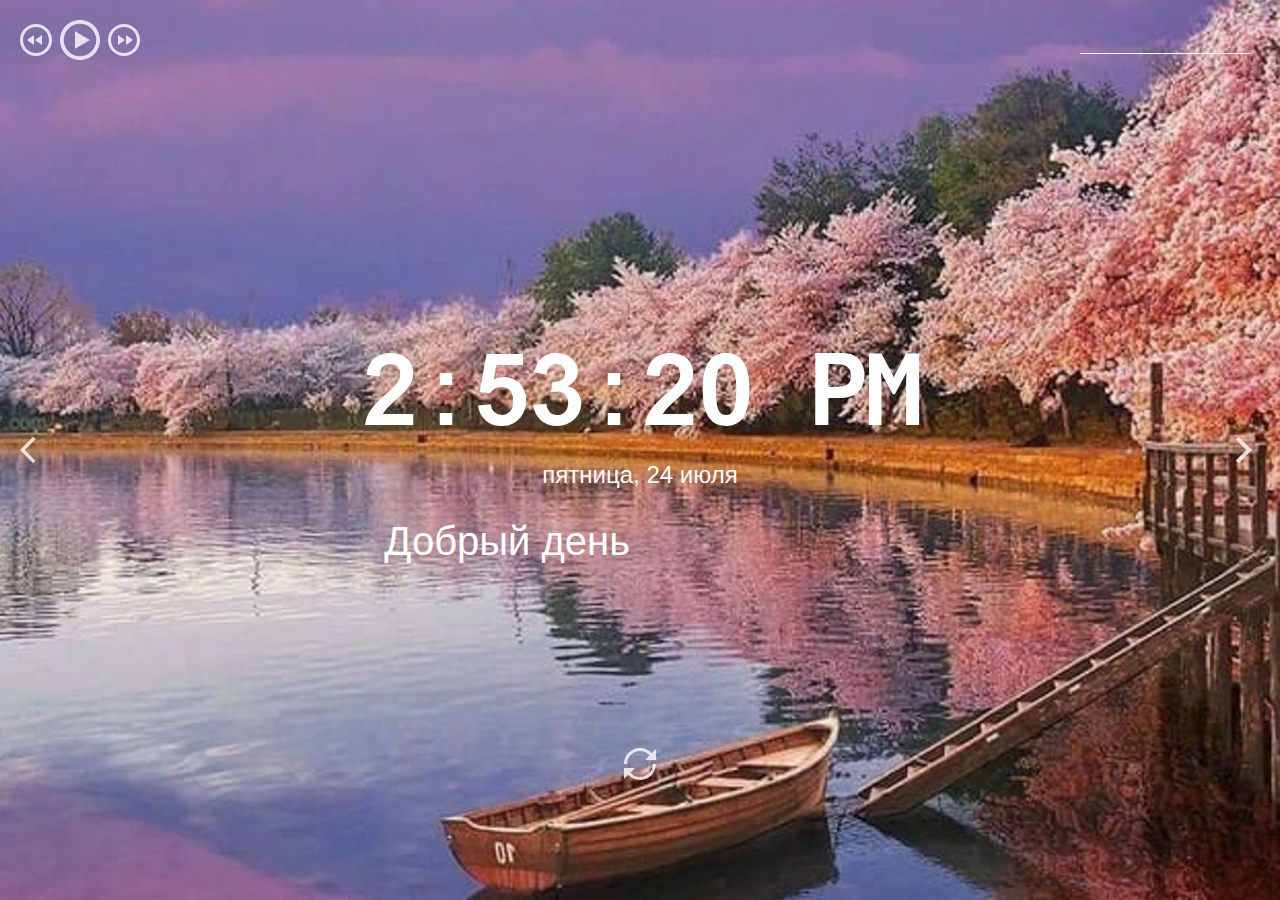
==== momentum/index.html @ 02ef72b2 "feat: make date, time, greeting and background" ====
<!DOCTYPE html>
<html lang="en">
<head>
  <meta charset="UTF-8" />
  <meta name="viewport" content="width=device-width, initial-scale=1.0" />
  <link href="assets/favicon.ico" rel="shortcut icon" />
  <link rel="stylesheet" href="css/owfont-regular.css" />
  <link rel="stylesheet" href="css/style.css" />
  <title>momentum</title>
</head>
<body>
  <header class="header">
    <div class="player">
      <div class="player-controls">
        <button class="play-prev player-icon"></button>
        <button class="play player-icon"></button>
        <button class="play-next player-icon"></button>
      </div>
      <ul class="play-list"></ul>
    </div>
    <div class="weather">
      <input type="text" class="city" />
      <i class="weather-icon owf"></i>
      <div class="weather-error"></div>
      <div class="description-container">
        <span class="temperature"></span>
        <span class="weather-description"></span>
      </div>
      <div class="wind"></div>
      <div class="humidity"></div>
    </div>
  </header>
  <main class="main">
    <div class="slider-icons">
      <button class="slide-prev slider-icon"></button>
      <button class="slide-next slider-icon"></button>
    </div>
    <time class="time"></time>
    <date class="date"></date>
    <div class="greeting-container">
      <span class="greeting"></span>
      <input type="text" class="name" />
    </div>
  </main>
  <footer class="footer">
    <button class="change-quote"></button>
    <div>
      <div class="quote"></div>
      <div class="author"></div>
    </div>
  </footer>
  <script type="module" src="./js/main.js"></script>
</body>
</html>
---- momentum/css/owfont-regular.css ----
/*!
 *  owfont-regular 1.0.0 by Deniz Fuchidzhiev - http://websygen.com
 *  License - font: SIL OFL 1.1, css: MIT License
 */
/* FONT PATH
 * -------------------------- */
@font-face {
  font-family: 'owfont';
  src: url('../assets/fonts/owfont-regular.eot?v=1.0.0');
  src: url('../assets/fonts/owfont-regular.eot?#iefix&v=1.0.0') format('embedded-opentype'),
	   url('../assets/fonts/owfont-regular.woff') format('woff'),
	   url('../assets/fonts/owfont-regular.ttf') format('truetype'),
	   url('../assets/fonts/owfont-regular.svg#owf-regular') format('svg');
  font-weight: normal;
  font-style: normal;
}
.owf {
  display: inline-block;
  font: normal normal normal 14px/1 owfont;
  font-size: inherit;
  text-rendering: auto;
  -webkit-font-smoothing: antialiased;
  -moz-osx-font-smoothing: grayscale;
  transform: translate(0, 0);
}
/* makes the font 33% larger relative to the icon container */
.owf-lg {
  font-size: 1.33333333em;
  line-height: 0.75em;
  vertical-align: -15%;
}
.owf-2x {
  font-size: 2em;
}
.owf-3x {
  font-size: 3em;
}
.owf-4x {
  font-size: 4em;
}
.owf-5x {
  font-size: 5em;
}
.owf-fw {
  width: 1.28571429em;
  text-align: center;
}
.owf-ul {
  padding-left: 0;
  margin-left: 2.14285714em;
  list-style-type: none;
}
.owf-ul > li {
  position: relative;
}
.owf-li {
  position: absolute;
  left: -2.14285714em;
  width: 2.14285714em;
  top: 0.14285714em;
  text-align: center;
}
.owf-li.owf-lg {
  left: -1.85714286em;
}
.owf-border {
  padding: .2em .25em .15em;
  border: solid 0.08em #eeeeee;
  border-radius: .1em;
}
.owf-pull-right {
  float: right;
}
.owf-pull-left {
  float: left;
}
.owf.owf-pull-left {
  margin-right: .3em;
}
.owf.owf-pull-right {
  margin-left: .3em;
}

/* owfont uses the Unicode Private Use Area (PUA) to ensure screen
   readers do not read off random characters that represent icons */
   
/*   Weather Condition Codes    */
   
/*   Thunderstorm - - - - - - - - - - - - - - - - - - - - - - - - - - - - - - - - - - - -    */
   
/* thunderstorm with light rain */
.owf-200:before,
.owf-200-d:before,
.owf-200-n:before {
  content: "\EB28";
}
/* thunderstorm with rain */
.owf-201:before,
.owf-201-d:before,
.owf-201-n:before {
  content: "\EB29";
}
/* thunderstorm with heavy rain */
.owf-202:before,
.owf-202-d:before,
.owf-202-n:before {
  content: "\EB2A";
}
/*  light thunderstorm  */
.owf-210:before,
.owf-210-d:before,
.owf-210-n:before {
  content: "\EB32";
}
/*  thunderstorm  */
.owf-211:before,
.owf-211-d:before,
.owf-211-n:before {
  content: "\EB33";
}
/*   heavy thunderstorm   */
.owf-212:before,
.owf-212-d:before,
.owf-212-n:before {
  content: "\EB34";
}
/*   ragged thunderstorm   */
.owf-221:before,
.owf-221-d:before,
.owf-221-n:before {
  content: "\EB3D";
}
/*  thunderstorm with light drizzle    */
.owf-230:before,
.owf-230-d:before,
.owf-230-n:before {
  content: "\EB46";
}
/*  thunderstorm with drizzle     */
.owf-231:before,
.owf-231-d:before,
.owf-231-n:before {
  content: "\EB47";
}
/* thunderstorm with heavy drizzle     */
.owf-232:before,
.owf-232-d:before,
.owf-232-n:before {
  content: "\EB48";
}

/*   Drizzle - - - - - - - - - - - - - - - - - - - - - - - - - - - - - - - - - - - -    */

/*  light intensity drizzle */
.owf-300:before,
.owf-300-d:before,
.owf-300-n:before {
  content: "\EB8C";
}
/*  drizzle */
.owf-301:before,
.owf-301-d:before,
.owf-301-n:before {
  content: "\EB8D";
}
/*  heavy intensity drizzle  */
.owf-302:before,
.owf-302-d:before,
.owf-302-n:before {
  content: "\EB8E";
}
/*   light intensity drizzle rain  */
.owf-310:before,
.owf-310-d:before,
.owf-310-n:before {
  content: "\EB96";
}
/*  drizzle rain  */
.owf-311:before,
.owf-311-d:before,
.owf-311-n:before {
  content: "\EB97";
}
/* heavy intensity drizzle rain */
.owf-312:before,
.owf-312-d:before,
.owf-312-n:before {
  content: "\EB98";
}
/* shower rain and drizzle  */
.owf-313:before,
.owf-313-d:before,
.owf-313-n:before {
  content: "\EB99";
}
/* heavy shower rain and drizzle*/
.owf-314:before,
.owf-314-d:before,
.owf-314-n:before {
  content: "\EB9A";
}
/* shower drizzle */
.owf-321:before,
.owf-321-d:before,
.owf-321-n:before {
  content: "\EBA1";
}

/*   Rain - - - - - - - - - - - - - - - - - - - - - - - - - - - - - - - - - - - -    */

/* light rain  */
.owf-500:before,
.owf-500-d:before,
.owf-500-n:before {
  content: "\EC54";
}
/* moderate rain  */
.owf-501:before,
.owf-501-d:before,
.owf-501-n:before {
  content: "\EC55";
}
/* heavy intensity rain  */
.owf-502:before,
.owf-502-d:before,
.owf-502-n:before {
  content: "\EC56";
}
/* very heavy rain   */
.owf-503:before,
.owf-503-d:before,
.owf-503-n:before {
  content: "\EC57";
}
/* extreme rain    */
.owf-504:before,
.owf-504-d:before,
.owf-504-n:before {
  content: "\EC58";
}
/* freezing rain    */
.owf-511:before,
.owf-511-d:before,
.owf-511-n:before {
  content: "\EC5F";
}
/*  light intensity shower rain    */
.owf-520:before,
.owf-520-d:before,
.owf-520-n:before {
  content: "\EC68";
}
/* shower rain  */
.owf-521:before,
.owf-521-d:before,
.owf-521-n:before {
  content: "\EC69";
}
/*  heavy intensity shower rain  */
.owf-522:before,
.owf-522-d:before,
.owf-522-n:before {
  content: "\EC6A";
}
/* ragged shower rain  */
.owf-531:before,
.owf-531-d:before,
.owf-531-n:before {
  content: "\EC73";
}

/*   Snow - - - - - - - - - - - - - - - - - - - - - - - - - - - - - - - - - - - -    */

/* light snow  */
.owf-600:before,
.owf-600-d:before,
.owf-600-n:before {
  content: "\ECB8";
}
/*  snow  */
.owf-601:before,
.owf-601-d:before,
.owf-601-n:before {
  content: "\ECB9";
}
/*   heavy snow   */
.owf-602:before,
.owf-602-d:before,
.owf-602-n:before {
  content: "\ECBA";
}
/*  sleet  */
.owf-611:before,
.owf-611-d:before,
.owf-611-n:before {
  content: "\ECC3";
}
/*   shower sleet */
.owf-612:before,
.owf-612-d:before,
.owf-612-n:before {
  content: "\ECC4";
}
/* light rain and snow */
.owf-615:before,
.owf-615-d:before,
.owf-615-n:before {
  content: "\ECC7";
}
/* rain and snow  */
.owf-616:before,
.owf-616-d:before,
.owf-616-n:before {
  content: "\ECC8";
}
/* light shower snow  */
.owf-620:before,
.owf-620-d:before,
.owf-620-n:before {
  content: "\ECCC";
}
/* shower snow  */
.owf-621:before,
.owf-621-d:before,
.owf-621-n:before {
  content: "\ECCD";
}
/* heavy shower snow  */
.owf-622:before,
.owf-622-d:before,
.owf-622-n:before {
  content: "\ECCE";
}

/*   Atmosphere - - - - - - - - - - - - - - - - - - - - - - - - - - - - - - - - - - - -    */

/* mist */
.owf-701:before,
.owf-701-d:before,
.owf-701-n:before {
  content: "\ED1D";
}
/* smoke */
.owf-711:before,
.owf-711-d:before,
.owf-711-n:before {
  content: "\ED27";
}
/* haze */
.owf-721:before,
.owf-721-d:before,
.owf-721-n:before {
  content: "\ED31";
}
/* Sand/Dust Whirls */
.owf-731:before,
.owf-731-d:before,
.owf-731-n:before {
  content: "\ED3B";
}
/* Fog */
.owf-741:before,
.owf-741-d:before,
.owf-741-n:before {
  content: "\ED45";
}
/* sand */
.owf-751:before,
.owf-751-d:before,
.owf-751-n:before {
  content: "\ED4F";
}
/* dust */
.owf-761:before,
.owf-761-d:before,
.owf-761-n:before {
  content: "\ED59";
}
/*  VOLCANIC ASH  */
.owf-762:before,
.owf-762-d:before,
.owf-762-n:before {
  content: "\ED5A";
}
/* SQUALLS */
.owf-771:before,
.owf-771-d:before,
.owf-771-n:before {
  content: "\ED63";
}
/* TORNADO */
.owf-781:before,
.owf-781-d:before,
.owf-781-n:before {
  content: "\ED6D";
}

/*   Clouds - - - - - - - - - - - - - - - - - - - - - - - - - - - - - - - - - - - -    */

/*  sky is clear  */  /*  Calm  */
.owf-800:before,
.owf-800-d:before,
.owf-951:before,
.owf-951-d:before {
  content: "\ED80";
}
.owf-800-n:before,
.owf-951-n:before {
  content: "\F168";
}
/*  few clouds   */
.owf-801:before,
.owf-801-d:before {
  content: "\ED81";
}
.owf-801-n:before {
  content: "\F169";
}
/* scattered clouds */
.owf-802:before,
.owf-802-d:before {
  content: "\ED82";
}
.owf-802-n:before {
  content: "\F16A";
}
/* broken clouds  */
.owf-803:before,
.owf-803-d:before,
.owf-803-n:before {
  content: "\ED83";
}
/* overcast clouds  */
.owf-804:before,
.owf-804-d:before,
.owf-804-n:before {
  content: "\ED84";
}

/*   Extreme - - - - - - - - - - - - - - - - - - - - - - - - - - - - - - - - - - - -    */

/* tornado  */
.owf-900:before,
.owf-900-d:before,
.owf-900-n:before {
  content: "\EDE4";
}
/*  tropical storm  */
.owf-901:before,
.owf-901-d:before,
.owf-901-n:before {
  content: "\EDE5";
}
/* hurricane */
.owf-902:before,
.owf-902-d:before,
.owf-902-n:before {
  content: "\EDE6";
}
/* cold */
.owf-903:before,
.owf-903-d:before,
.owf-903-n:before {
  content: "\EDE7";
}
/* hot */
.owf-904:before,
.owf-904-d:before,
.owf-904-n:before {
  content: "\EDE8";
}
/* windy */
.owf-905:before,
.owf-905-d:before,
.owf-905-n:before {
  content: "\EDE9";
}
/* hail */
.owf-906:before,
.owf-906-d:before,
.owf-906-n:before {
  content: "\EDEA";
}

/*   Additional - - - - - - - - - - - - - - - - - - - - - - - - - - - - - - - - - - - -    */

/* Setting */
.owf-950:before,
.owf-950-d:before,
.owf-950-n:before {
  content: "\EE16";
}
/*  Light breeze  */
.owf-952:before,
.owf-952-d:before,
.owf-952-n:before {
  content: "\EE18";
}
/*  Gentle Breeze  */
.owf-953:before,
.owf-953-d:before,
.owf-953-n:before {
  content: "\EE19";
}
/*  Moderate breeze  */
.owf-954:before,
.owf-954-d:before,
.owf-954-n:before {
  content: "\EE1A";
}
/* Fresh Breeze  */
.owf-955:before,
.owf-955-d:before,
.owf-955-n:before {
  content: "\EE1B";
}
/* Strong  Breeze  */
.owf-956:before,
.owf-956-d:before,
.owf-956-n:before {
  content: "\EE1C";
}
/* High wind, near gale  */
.owf-957:before,
.owf-957-d:before,
.owf-957-n:before {
  content: "\EE1D";
}
/* Gale */
.owf-958:before,
.owf-958-d:before,
.owf-958-n:before {
  content: "\EE1E";
}
/*  Severe Gale  */
.owf-959:before,
.owf-959-d:before,
.owf-959-n:before {
  content: "\EE1F";
}
/* Storm */
.owf-960:before,
.owf-960-d:before,
.owf-960-n:before {
  content: "\EE20";
}
/*  Violent Storm  */
.owf-961:before,
.owf-961-d:before,
.owf-961-n:before {
  content: "\EE21";
}
/* Hurricane */
.owf-962:before,
.owf-962-d:before,
.owf-962-n:before {
  content: "\EE22";
}
---- momentum/css/style.css ----
@font-face {
  font-family: 'Arial-MT';
  src: url("../assets/fonts/Arial-MT.woff");
 }

* {
  box-sizing: border-box;
  margin: 0;
  padding: 0;
}

body {
  min-width: 480px;
  min-height: 100vh;
  font-family: 'Arial', sans-serif;
  font-size: 16px;
  color: #fff;
  text-align: center;
  background: url("../assets/img/bg.jpg") center/cover, rgba(0, 0, 0, 0.5);
  background-blend-mode: multiply;
  transition: background-image 1s ease-in-out;
}

.header {
  display: flex;
  justify-content: space-between;
  align-items: flex-start;
  width: 100%;
  height: 30vh;
  min-height: 220px;  
  padding: 20px;
}

.player-controls {
  display: flex;
  align-items: center;
  justify-content: space-between;
  width: 120px;
  margin-bottom: 28px;
}

.play-list {
  text-align: left;
}

.play-item {
  position: relative;
  padding: 5px;
  padding-left: 20px;
  list-style: none;
  opacity: .8;
  cursor: pointer;
  transition: .3s;
}

.play-item:hover {
  opacity: 1;
}

.play-item::before {
  content: "\2713";  
  position: absolute;
  left: 0;
  top: 2px;
  font-weight: 900;
}

.item-active::before {
  color: #C5B358;
}

.player-icon,
.slider-icon,
.change-quote {
  width: 32px;
  height: 32px;
  background-size: 32px 32px;
  background-position: center center;
  background-repeat: no-repeat;
  background-color: transparent;
  border: 0;
  outline: 0;
  opacity: .8;
  cursor: pointer;
  transition: .3s;  
}

.player-icon:hover,
.slider-icon:hover,
.change-quote:hover {
  opacity: 1;
}

.player-icon:active,
.slider-icon:active,
.change-quote:active {
  border: 0;
  outline: 0;  
  transform: scale(1.1);
}

.play {
  width: 40px;
  height: 40px;
  background-size: 40px 40px;
  background-image: url("../assets/svg/play.svg");
}

.pause {
  background-image: url("../assets/svg/pause.svg");
}

.play-prev {
  background-image: url("../assets/svg/play-prev.svg");
}

.play-next {
  background-image: url("../assets/svg/play-next.svg");
}

.weather {
  display: flex;
  flex-direction: column;
  justify-content: space-between;
  align-items: flex-start;
  row-gap: 5px;
  width: 180px;
  min-height: 180px;  
  text-align: left;
}

.weather-error {
  margin-top: -10px;
}

.description-container {
  display: flex;
  flex-wrap: wrap;
  justify-content: flex-start;
  align-items: center;
  column-gap: 12px;
}

.weather-icon {
  font-size: 44px;
}

.city {
  width: 170px;
  height: 34px;
  padding: 5px;
  font-size: 20px;
  line-height: 24px;
  color: #fff;  
  border: 0;
  outline: 0;
  border-bottom: 1px solid #fff;
  background-color: transparent;
}

.city::placeholder {  
  font-size: 20px;
  color: #fff;
  opacity: .6;
}

.main {
  position: relative;
  display: flex;
  flex-direction: column;
  justify-content: center;
  align-items: center;
  width: 100%;
  height: 40vh;
  min-height: 260px;  
  padding: 20px;
}

.slider-icon {
  position: absolute;
  top: 50%;
  margin-top: -16px;
  cursor: pointer;
}

.slide-prev {
  left: 20px;
  background-image: url("../assets/svg/slider-prev.svg");
}

.slide-next {
  right: 20px;
  background-image: url("../assets/svg/slider-next.svg");
}

.time {
  min-height: 124px;
  margin-bottom: 10px;
  font-family: 'Arial-MT';
  font-size: 100px;
  letter-spacing: -4px;  
}

.date {
  min-height: 28px;
  font-size: 24px;
  margin-bottom: 20px;
}

.greeting-container {
  display: flex;
  flex-wrap: wrap;
  justify-content: stretch;
  align-items: center;
  min-height: 48px;
  width: 98vw;
  font-size: 40px;
}

.greeting {
  flex: 1;  
  padding: 10px;
  text-align: right;
}

.name {
  flex: 1;
  max-width: 50%;
  padding: 10px;
  font-size: 40px;
  text-align: left;
  color: #fff;
  background-color: transparent;
  border: 0;
  outline: 0;
}

.name::placeholder {
  color: #fff;
  opacity: .6;
}

.footer {
  display: flex;
  flex-direction: column;
  justify-content: flex-end;
  align-items: center;
  width: 100%;
  height: 28vh;
  min-height: 160px;  
  padding: 20px;
}

.change-quote {
  margin-bottom: 30px;
  background-image: url("../assets/svg/reload.svg");  
}

.quote {
  min-height: 32px;
}

.author {
  min-height: 20px;
}

@media (max-width: 768px) {
  .time {
    min-height: 80px;
    font-size: 72px;    
  }

  .greeting-container {
    min-height: 40px;
    font-size: 32px;
  }

  .greeting {
    padding: 5px;
  }

  .name {
    font-size: 32px;
    padding: 5px;
  }
}
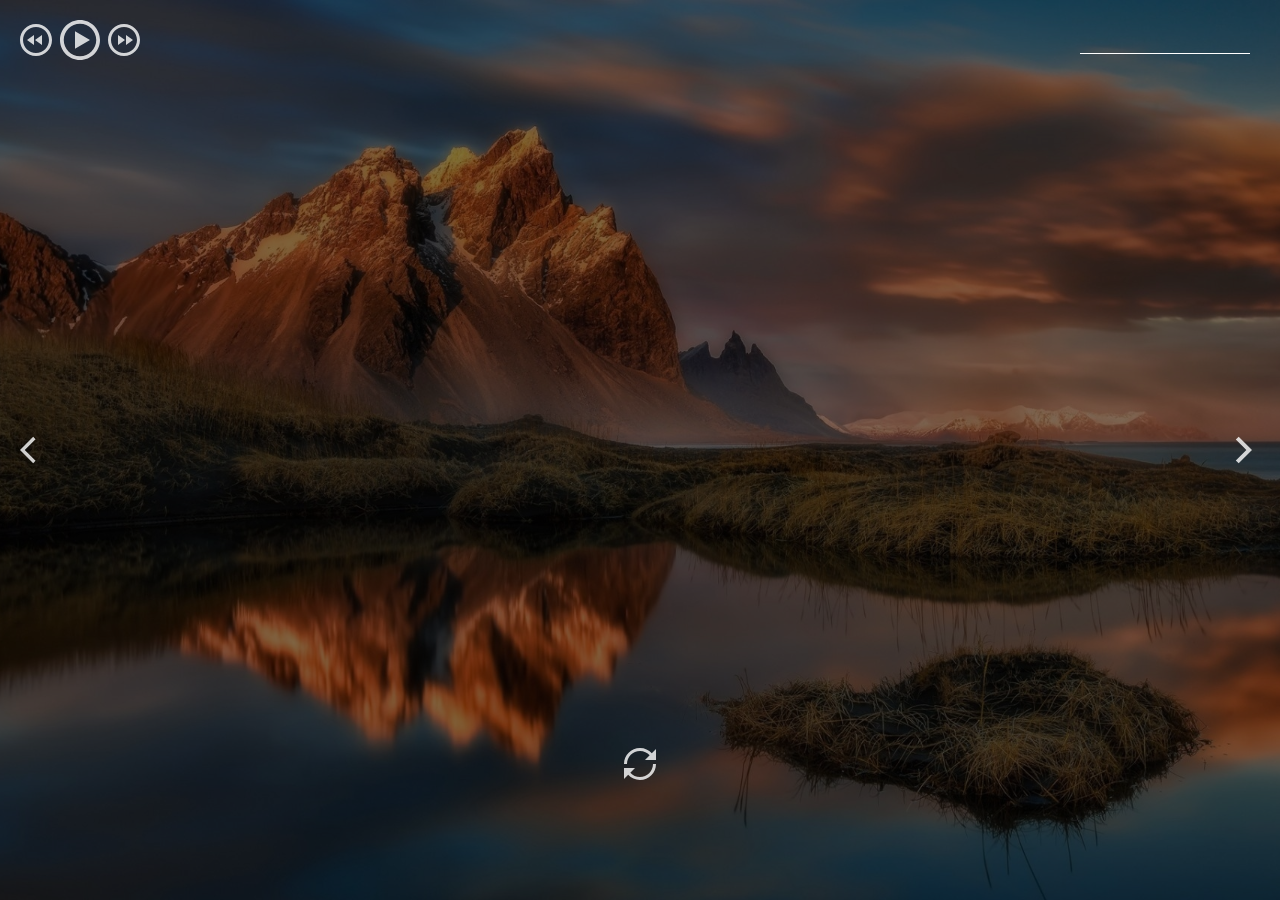
==== commit 4285882e: "feat: create playList" ====
--- a/momentum/index.html
+++ b/momentum/index.html
@@ -16,7 +16,9 @@
         <button class="play player-icon"></button>
         <button class="play-next player-icon"></button>
       </div>
-      <ul class="play-list"></ul>
+      <ul class="play-list">
+      
+      </ul>
     </div>
     <div class="weather">
       <input type="text" class="city" />
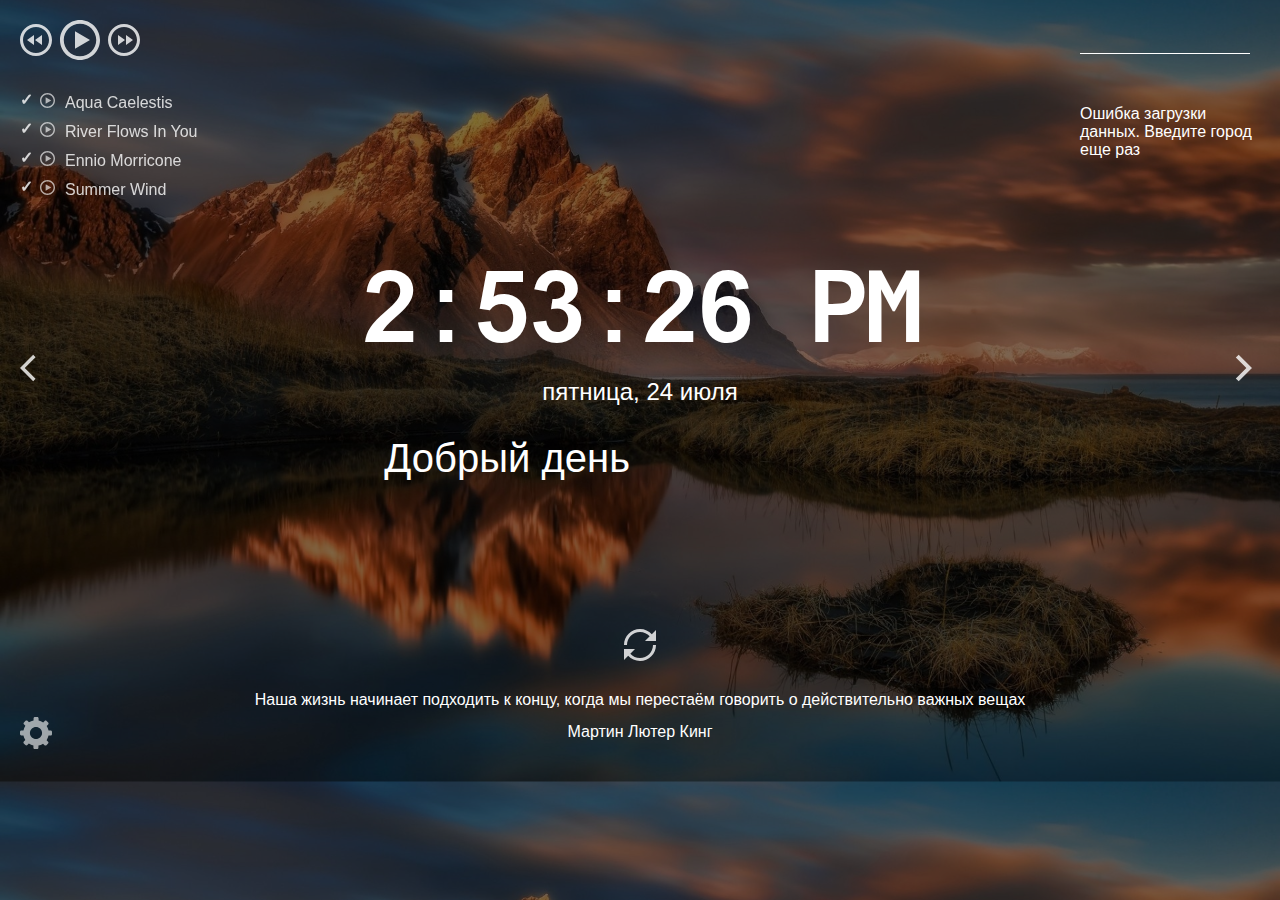
==== commit 0c51121c: "feat: add setting" ====
--- a/momentum/index.html
+++ b/momentum/index.html
@@ -11,11 +11,25 @@
 <body>
   <header class="header">
     <div class="player">
-      <div class="player-controls">
-        <button class="play-prev player-icon"></button>
-        <button class="play player-icon"></button>
-        <button class="play-next player-icon"></button>
-      </div>
+      <div class="player-controls-and-seek">
+        <div class="player-controls">
+          <button class="play-prev player-icon"></button>
+          <button class="play player-icon"></button>
+          <button class="play-next player-icon"></button>
+        </div>
+        <div class="player-title hide">
+          <p class="title-song"></p>
+          <div class="player-seek">
+            <span class="timeline">00:00</span>
+            <span>/</span>
+            <span class="duration">00:00</span>          
+            <input type="range" id="seek-audio" value="0" min="0" max="100">
+            <button class="volume volume-icons"></button>
+            <input type="range" id="seek-volume" value="0.5" min="0" max="1" step="0.1">
+          </div>
+        </div>
+        
+      </div>     
       <ul class="play-list">
       
       </ul>
@@ -45,6 +59,11 @@
     </div>
   </main>
   <footer class="footer">
+    <div class="setting">
+      <div class="setting-container">
+               
+      </div>      
+    </div>
     <button class="change-quote"></button>
     <div>
       <div class="quote"></div>
--- a/momentum/css/style.css
+++ b/momentum/css/style.css
@@ -11,7 +11,7 @@
 
 body {
   min-width: 480px;
-  min-height: 100vh;
+  min-height: 100%;
   font-family: 'Arial', sans-serif;
   font-size: 16px;
   color: #fff;
@@ -26,9 +26,15 @@
   justify-content: space-between;
   align-items: flex-start;
   width: 100%;
-  height: 30vh;
+  height: 30%;
   min-height: 220px;  
   padding: 20px;
+}
+
+.player-controls-and-seek {
+  display: flex;
+  align-items: center;
+  gap: 30px;
 }
 
 .player-controls {
@@ -71,7 +77,9 @@
 
 .player-icon,
 .slider-icon,
-.change-quote {
+.change-quote,
+.volume-icons,
+.footer-icons {
   width: 32px;
   height: 32px;
   background-size: 32px 32px;
@@ -85,15 +93,26 @@
   transition: .3s;  
 }
 
+.player-icon.small {
+ width: 15px;
+  height: 15px;
+  background-size: 15px;
+  margin-right: 10px ;
+}
+
 .player-icon:hover,
 .slider-icon:hover,
-.change-quote:hover {
+.change-quote:hover,
+.volume-icons:hover,
+.footer-icons:hover {
   opacity: 1;
 }
 
 .player-icon:active,
 .slider-icon:active,
-.change-quote:active {
+.change-quote:active,
+.volume-icons:active,
+.footer-icons:active {
   border: 0;
   outline: 0;  
   transform: scale(1.1);
@@ -116,6 +135,58 @@
 
 .play-next {
   background-image: url("../assets/svg/play-next.svg");
+}
+
+.volume-icons {
+  background-image: url("../assets/svg/volume.svg");
+  filter: brightness(0) saturate(100%) invert(100%) sepia(0%) saturate(0%);
+}
+
+.volume-icons.mute {
+  background-image: url("../assets/svg/mute.svg");
+  filter: brightness(0) saturate(100%) invert(100%) sepia(0%) saturate(0%);
+}
+
+.player-seek {
+  display: flex;
+  align-items: center;
+  gap: 5px;
+  opacity: 1;
+  transition: all 1s;
+}
+
+.player-title {
+  transition: all 1s;
+}
+
+.player-title.hide{
+  opacity: 0;
+}
+
+#seek-audio,
+#seek-volume {
+  -webkit-appearance: none;
+  height: 8px;
+  border-radius: 4px;
+}
+
+#seek-audio {
+  width: 200px;
+}
+
+#seek-volume {
+  width: 60px;
+  background: linear-gradient(to right, #d3d3d3 0%, #d3d3d3 50%, #ffffff 50%, #ffffff 100%);
+}
+
+
+#seek-volume::-webkit-slider-thumb,
+#seek-audio::-webkit-slider-thumb {
+  -webkit-appearance: none;
+  height: 20px;
+  width: 20px;
+  background-color: #d3d3d3;
+  border-radius: 50%;
 }
 
 .weather {
@@ -171,7 +242,7 @@
   justify-content: center;
   align-items: center;
   width: 100%;
-  height: 40vh;
+  height: 40%;
   min-height: 260px;  
   padding: 20px;
 }
@@ -213,7 +284,7 @@
   justify-content: stretch;
   align-items: center;
   min-height: 48px;
-  width: 98vw;
+  width: 100%;
   font-size: 40px;
 }
 
@@ -241,6 +312,7 @@
 }
 
 .footer {
+  position: relative;
   display: flex;
   flex-direction: column;
   justify-content: flex-end;
@@ -251,6 +323,88 @@
   padding: 20px;
 }
 
+.setting {
+  position: absolute;
+  bottom: 10px;
+  left: 20px;
+}
+
+.setting-icons {
+  background-image: url("../assets/svg/setting.svg"); 
+  filter: invert();
+  opacity: 0.6;
+}
+
+.setting-container {
+  position: relative;
+  display: inline-block;
+}
+
+.setting-content {
+  padding-top: 30px;
+  opacity: 0;
+  position: absolute;
+  left: 0;
+  bottom: 50px;
+  background-color: rgba(0, 0, 0, 0.8);
+  border-radius: 10px;
+  width: 50vw;
+  height: 250px;
+  z-index: 1;
+  list-style: none;
+  transition: all 1s;
+  font-size: 24px;
+}
+
+li{
+  width: 25vw;
+}
+
+.setting-content li {
+  color: #ffffff;
+  padding: 12px 20px;
+  opacity: 1;
+  text-align: left;
+}
+
+.language_list label,
+.background-list label{
+  display: block;
+  text-align: left;
+  margin-left: -1px; 
+  padding: 12px 20px;
+}
+.setting-content li:hover,
+.language_list label:hover,
+.background-list label:hover{
+  background-color:rgba(0, 0, 0, 1)
+}
+.setting-container-background {
+  display: none;
+  position: absolute;
+  bottom:50px;
+  left: 0;
+  width: 80vw;
+  height: 80vh;
+  opacity: 1;
+
+}
+
+.language_list,
+.background-list{
+  padding-top: 30px;
+  box-sizing: border-box;
+  width: 25vw;
+  position: absolute;
+  left: 25vw;
+  top:0;
+}
+
+.background-list {
+  display: none;
+}
+
+
 .change-quote {
   margin-bottom: 30px;
   background-image: url("../assets/svg/reload.svg");  
@@ -265,6 +419,45 @@
 }
 
 @media (max-width: 768px) {
+  .player-controls-and-seek {
+    margin-right: 5px;
+    gap: 1vw;
+  }
+
+  .player-seek span {
+    font-size: 8px;
+  }
+
+  .title-song {
+    font-size: 12px;
+  }
+
+  .volume-icons {
+    width: 4vw;
+    height: 4vw;
+    background-size: 4vw;
+  }
+
+  #seek-audio {
+    width: 22vw;
+    height: 5px;
+  }
+
+  #seek-volume {
+    width: 7vw;
+    height: 5px;
+  }
+
+  #seek-volume::-webkit-slider-thumb,
+  #seek-audio::-webkit-slider-thumb {
+    width: 10px;
+    height: 10px;
+  }
+
+  main {
+    width: 100%;
+  }
+
   .time {
     min-height: 80px;
     font-size: 72px;    
@@ -283,4 +476,39 @@
     font-size: 32px;
     padding: 5px;
   }
+}
+
+@media (max-width: 650px)  {
+  .player-controls {
+    width: 17vw;
+  }
+  .player-controls button {
+    width: 25px;
+    height: 25px;
+    background-size: 25px;
+  }
+
+  .player-controls .play {
+    width: 30px;
+    height: 30px;
+    background-size: 30px;
+  }
+
+  #seek-audio {
+    width: 13vw;
+  }
+}
+
+@media (max-width: 500px){
+  .player-controls button {
+    width: 15px;
+    height: 15px;
+    background-size: 15px;
+  }
+
+  .player-controls .play {
+    width: 23px;
+    height: 23px;
+    background-size: 23px;
+  }
 }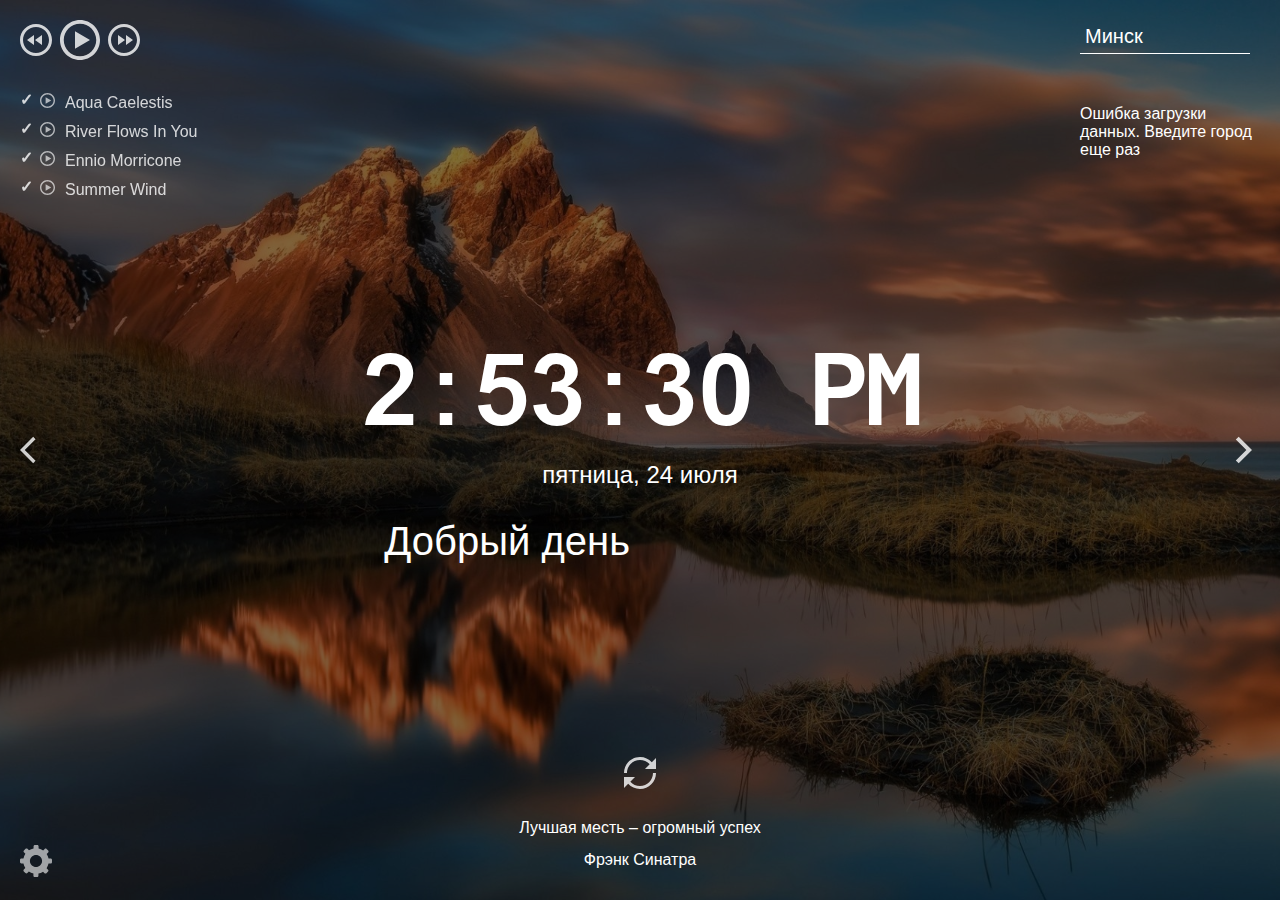
==== commit bc07991b: "feat: make change languages" ====
--- a/momentum/index.html
+++ b/momentum/index.html
@@ -35,7 +35,7 @@
       </ul>
     </div>
     <div class="weather">
-      <input type="text" class="city" />
+      <input type="text" class="city" value="Минск" />
       <i class="weather-icon owf"></i>
       <div class="weather-error"></div>
       <div class="description-container">
@@ -55,12 +55,30 @@
     <date class="date"></date>
     <div class="greeting-container">
       <span class="greeting"></span>
-      <input type="text" class="name" />
+      <input type="text" class="name" value="" />
     </div>
   </main>
   <footer class="footer">
     <div class="setting">
       <div class="setting-container">
+        <button class="footer-icons setting-icons"></button>
+        <div class="setting-container-background">
+          <ul class="setting-content">
+            <li class="language"></li>
+            <div class="language_list">
+              <input type="radio" name="language" id="ru" value="ru"><label for="ru"></label>
+              <input type="radio" name="language" id="us" value="us"><label for="us"></label>
+            </div>
+            <li class="background"></li>
+            <div class="background-list">
+              <label for="github"><input type="radio" name="background" id="github" value="github" checked>GitHub</label>
+              <label for="flickr"><input type="radio" name="background" id="flickr" value="flickr">Flickr</label>
+              <label for="unpash"><input type="radio" name="background" id="unpash" value="unpash">Unpash</label>
+              <label for="teg"><input type="radio" name="background" id="teg" value="teg">
+                <input type="text" placeholder=""></label>
+            </div>
+          </ul>
+        </div>
                
       </div>      
     </div>
--- a/momentum/css/style.css
+++ b/momentum/css/style.css
@@ -11,7 +11,7 @@
 
 body {
   min-width: 480px;
-  min-height: 100%;
+  min-height: 100vh;
   font-family: 'Arial', sans-serif;
   font-size: 16px;
   color: #fff;
@@ -26,7 +26,7 @@
   justify-content: space-between;
   align-items: flex-start;
   width: 100%;
-  height: 30%;
+  height: 30vh;
   min-height: 220px;  
   padding: 20px;
 }
@@ -242,7 +242,7 @@
   justify-content: center;
   align-items: center;
   width: 100%;
-  height: 40%;
+  height: 40vh;
   min-height: 260px;  
   padding: 20px;
 }
@@ -318,7 +318,7 @@
   justify-content: flex-end;
   align-items: center;
   width: 100%;
-  height: 28vh;
+  height: 29vh;
   min-height: 160px;  
   padding: 20px;
 }
@@ -346,7 +346,7 @@
   position: absolute;
   left: 0;
   bottom: 50px;
-  background-color: rgba(0, 0, 0, 0.8);
+  background-color: rgba(0, 0, 0, 0.9);
   border-radius: 10px;
   width: 50vw;
   height: 250px;
@@ -360,6 +360,10 @@
   width: 25vw;
 }
 
+.language {
+  background-color:rgba(0, 0, 0, 1);
+}
+
 .setting-content li {
   color: #ffffff;
   padding: 12px 20px;
@@ -374,18 +378,19 @@
   margin-left: -1px; 
   padding: 12px 20px;
 }
-.setting-content li:hover,
+
 .language_list label:hover,
 .background-list label:hover{
   background-color:rgba(0, 0, 0, 1)
 }
+
 .setting-container-background {
   display: none;
   position: absolute;
-  bottom:50px;
+  bottom:0;
   left: 0;
-  width: 80vw;
-  height: 80vh;
+  width: 90vw;
+  height: 90vh;
   opacity: 1;
 
 }
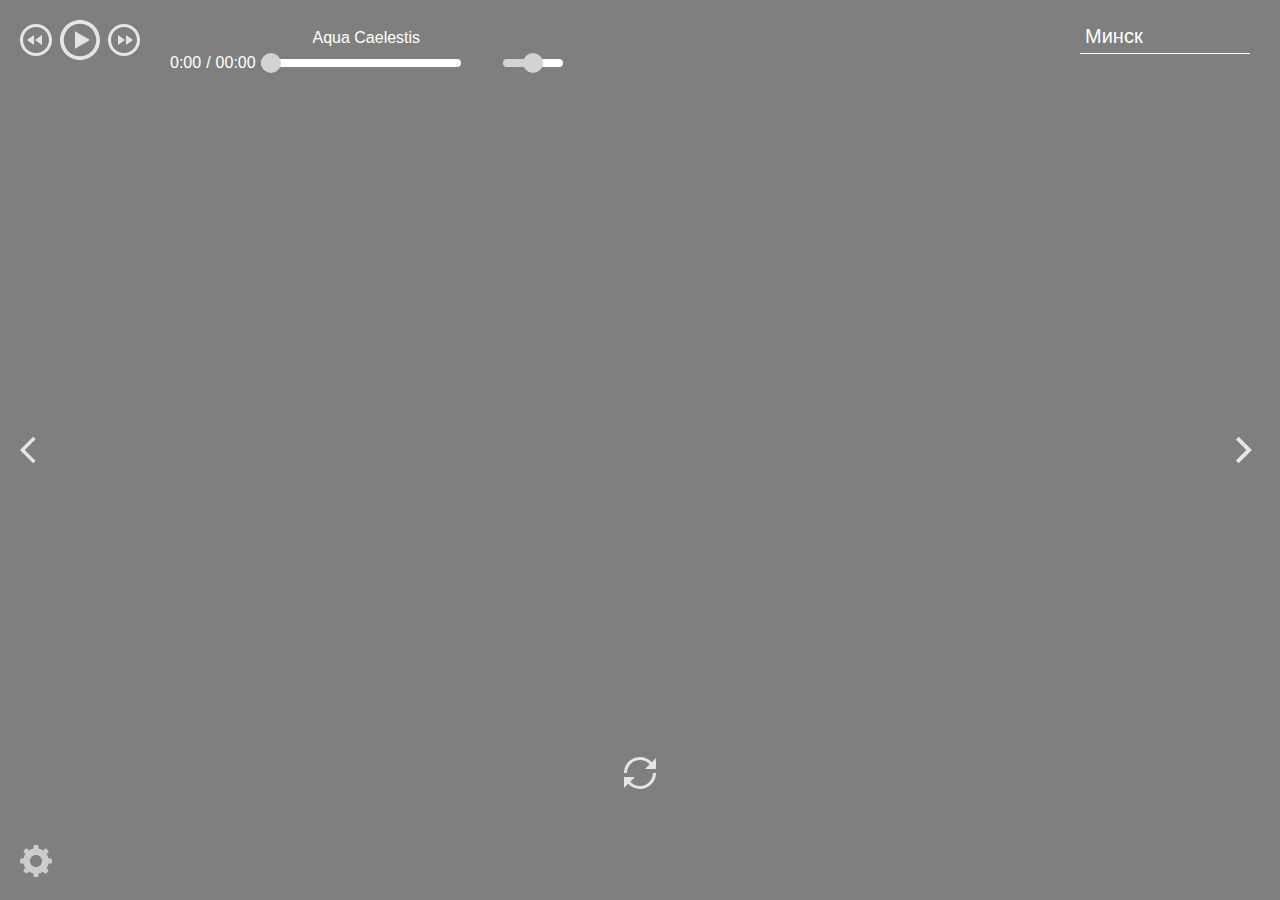
==== commit d373848b: "feat: add hide element" ====
--- a/momentum/index.html
+++ b/momentum/index.html
@@ -17,10 +17,10 @@
           <button class="play player-icon"></button>
           <button class="play-next player-icon"></button>
         </div>
-        <div class="player-title hide">
-          <p class="title-song"></p>
+        <div class="player-title">
+          <p class="title-song">Aqua Caelestis</p>
           <div class="player-seek">
-            <span class="timeline">00:00</span>
+            <span class="timeline">0:00</span>
             <span>/</span>
             <span class="duration">00:00</span>          
             <input type="range" id="seek-audio" value="0" min="0" max="100">
@@ -64,29 +64,80 @@
         <button class="footer-icons setting-icons"></button>
         <div class="setting-container-background">
           <ul class="setting-content">
-            <li class="language"></li>
-            <div class="language_list">
-              <input type="radio" name="language" id="ru" value="ru"><label for="ru"></label>
-              <input type="radio" name="language" id="us" value="us"><label for="us"></label>
+            <li class="language setting-item setting-select-item"></li>
+            <div class="language_list setting-list setting-show">
+              <div class="language_list_item">
+                <input type="radio" name="language" id="ru" value="ru"><label for="ru"></label>
+              </div>
+              <div class="language_list_item">
+                <input type="radio" name="language" id="us" value="us"><label for="us"></label>
+              </div>          
             </div>
-            <li class="background"></li>
-            <div class="background-list">
+            <li class="background setting-item"></li>
+            <div class="background-list setting-list setting-hide">
               <label for="github"><input type="radio" name="background" id="github" value="github" checked>GitHub</label>
               <label for="flickr"><input type="radio" name="background" id="flickr" value="flickr">Flickr</label>
-              <label for="unpash"><input type="radio" name="background" id="unpash" value="unpash">Unpash</label>
+              <label for="unsplash"><input type="radio" name="background" id="unsplash" value="unsplash">Unsplash</label>
               <label for="teg"><input type="radio" name="background" id="teg" value="teg">
                 <input type="text" placeholder=""></label>
+            </div>
+            <li class="elements setting-item"></li>
+            <div class="elements-list setting-list setting-hide">
+              <label>
+                <div>
+                  <input type="checkbox" value="date">
+                  <span class="slider round"></span>
+                </div>
+                <span id="elements-date"></span>             
+              </label>
+              <label>
+                <div>
+                  <input type="checkbox" value="time">
+                  <span class="slider round"></span>
+                </div>
+                <span id="elements-time"></span>
+              </label>
+              <label>
+                <div>
+                  <input type="checkbox" value="weather">
+                  <span class="slider round"></span>
+                </div>
+                <span id="elements-weather"></span>
+              </label>
+              <label>
+                <div>
+                  <input type="checkbox" value="greeting-container">
+                  <span class="slider round"></span>
+              </div>
+              <span id="elements-greeting"></span>
+              </label>
+              <label>
+                <div>
+                  <input type="checkbox" value="quotes">
+                  <span class="slider round"></span>
+                </div>
+                <span id="elements-quotes"></span>
+              </label>
+              <label>
+                <div>
+                  <input type="checkbox" value="player">
+                  <span class="slider round"></span>
+                </div>
+                <span id="elements-audio"></span>
+              </label>
             </div>
           </ul>
         </div>
                
       </div>      
     </div>
-    <button class="change-quote"></button>
-    <div>
-      <div class="quote"></div>
-      <div class="author"></div>
-    </div>
+    <div class="quotes">
+      <button class="change-quote"></button>
+      <div>
+        <div class="quote"></div>
+        <div class="author"></div>
+      </div>
+    </div>    
   </footer>
   <script type="module" src="./js/main.js"></script>
 </body>
--- a/momentum/css/style.css
+++ b/momentum/css/style.css
@@ -16,9 +16,23 @@
   font-size: 16px;
   color: #fff;
   text-align: center;
-  background: url("../assets/img/bg.jpg") center/cover, rgba(0, 0, 0, 0.5);
+  background: rgba(0, 0, 0, 0.5);
+  background-position: center;
+  background-size: cover;
   background-blend-mode: multiply;
   transition: background-image 1s ease-in-out;
+}
+
+.hide {
+  visibility: hidden;
+  opacity: 0;  
+  transition: all 0.5s ease-in;
+}
+
+.show {
+  visibility: visible;
+  opacity: 1;  
+  transition: all 0.5s ease-in;
 }
 
 .header {
@@ -159,9 +173,6 @@
   transition: all 1s;
 }
 
-.player-title.hide{
-  opacity: 0;
-}
 
 #seek-audio,
 #seek-volume {
@@ -349,7 +360,7 @@
   background-color: rgba(0, 0, 0, 0.9);
   border-radius: 10px;
   width: 50vw;
-  height: 250px;
+  height: 350px;
   z-index: 1;
   list-style: none;
   transition: all 1s;
@@ -358,10 +369,11 @@
 
 li{
   width: 25vw;
-}
-
-.language {
-  background-color:rgba(0, 0, 0, 1);
+  cursor: pointer;
+}
+
+.setting-select-item {
+  background-color:#303030
 }
 
 .setting-content li {
@@ -370,18 +382,23 @@
   opacity: 1;
   text-align: left;
 }
-
-.language_list label,
-.background-list label{
+.setting-content input {
+  margin-right: 10px;
+}
+.language_list_item,
+.background-list label,
+.elements-list label{
   display: block;
   text-align: left;
   margin-left: -1px; 
   padding: 12px 20px;
 }
 
-.language_list label:hover,
-.background-list label:hover{
-  background-color:rgba(0, 0, 0, 1)
+.language_list_item:hover,
+.background-list label:hover,
+.elements-list label:hover {
+  background-color:#303030;
+  cursor: pointer;
 }
 
 .setting-container-background {
@@ -396,7 +413,8 @@
 }
 
 .language_list,
-.background-list{
+.background-list,
+.elements-list {
   padding-top: 30px;
   box-sizing: border-box;
   width: 25vw;
@@ -405,10 +423,69 @@
   top:0;
 }
 
-.background-list {
+.setting-hide {
   display: none;
 }
 
+.background-list input[type="text"]{
+  width: 15vw;
+}
+.elements-list label div {
+  position: relative;
+  display: inline-block;
+  width: 40px;
+  height: 20px;
+}
+.elements-list input {
+  display:none;
+}
+
+.slider {
+  position: absolute;
+  cursor: pointer;
+  top: 0;
+  left: 0;
+  right: 0;
+  bottom: 0;
+  background-color: #ccc;
+  -webkit-transition: .4s;
+  transition: .4s;
+}
+
+.slider:before {
+  position: absolute;
+  content: "";
+  height: 20px;
+  width: 20px;
+  left: 0;
+  bottom: 0;
+  background-color: white;
+  -webkit-transition: .4s;
+  transition: .4s;
+}
+
+input:checked + .slider {
+  background-color: #2196F3;
+}
+
+input:focus + .slider {
+  box-shadow: 0 0 1px #2196F3;
+}
+
+input:checked + .slider:before {
+  -webkit-transform: translateX(20px);
+  -ms-transform: translateX(20px);
+  transform: translateX(20x);
+}
+
+/* Rounded sliders */
+.slider.round {
+  border-radius: 34px;
+}
+
+.slider.round:before {
+  border-radius: 50%;
+}
 
 .change-quote {
   margin-bottom: 30px;
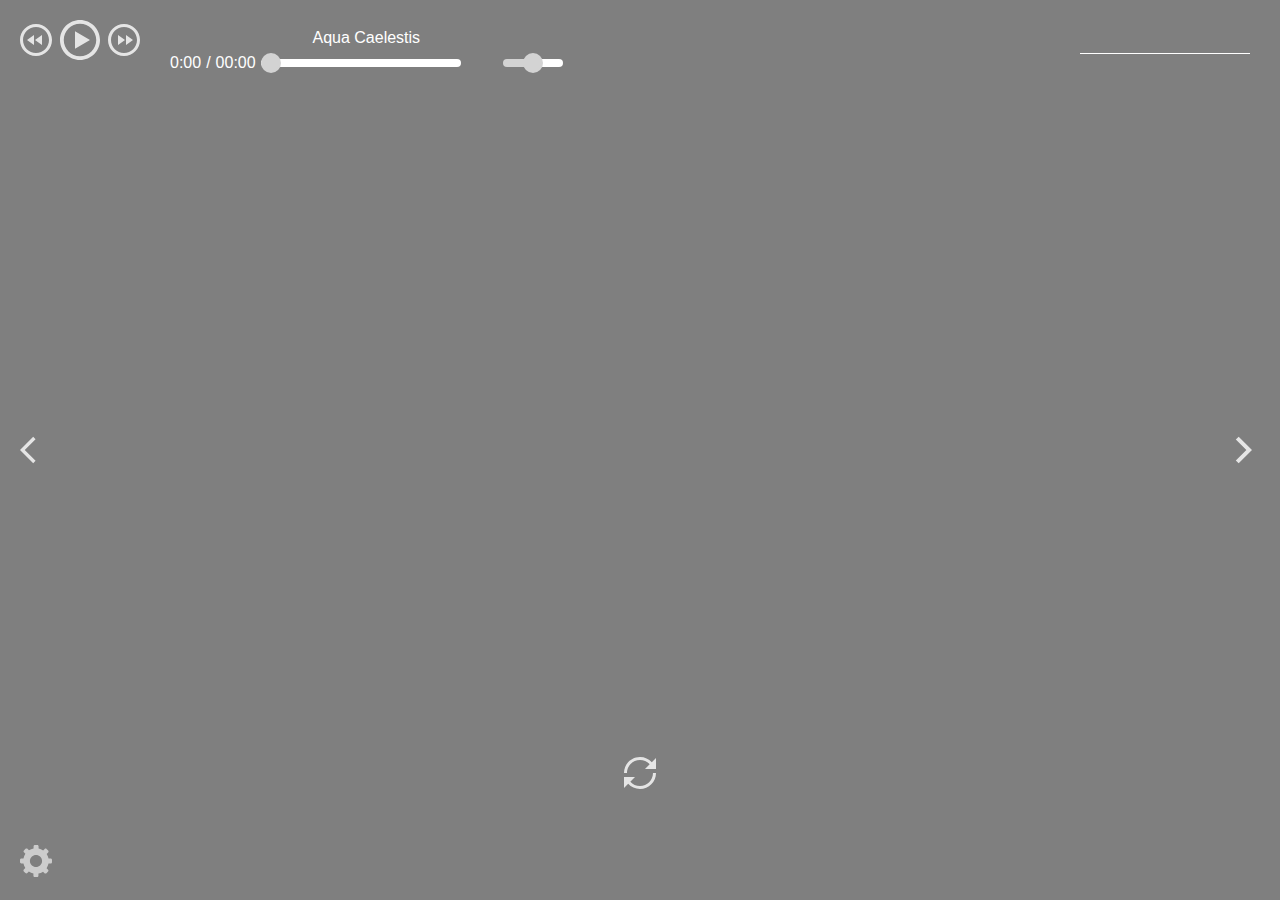
==== commit 4018bb9b: "fix: change some css-style" ====
--- a/momentum/index.html
+++ b/momentum/index.html
@@ -35,7 +35,7 @@
       </ul>
     </div>
     <div class="weather">
-      <input type="text" class="city" value="Минск" />
+      <input type="text" class="city" value="" />
       <i class="weather-icon owf"></i>
       <div class="weather-error"></div>
       <div class="description-container">
@@ -55,7 +55,7 @@
     <date class="date"></date>
     <div class="greeting-container">
       <span class="greeting"></span>
-      <input type="text" class="name" value="" />
+      <input type="text" class="name" value=""/>
     </div>
   </main>
   <footer class="footer">
--- a/momentum/css/style.css
+++ b/momentum/css/style.css
@@ -287,6 +287,7 @@
   min-height: 28px;
   font-size: 24px;
   margin-bottom: 20px;
+  text-transform: capitalize; 
 }
 
 .greeting-container {
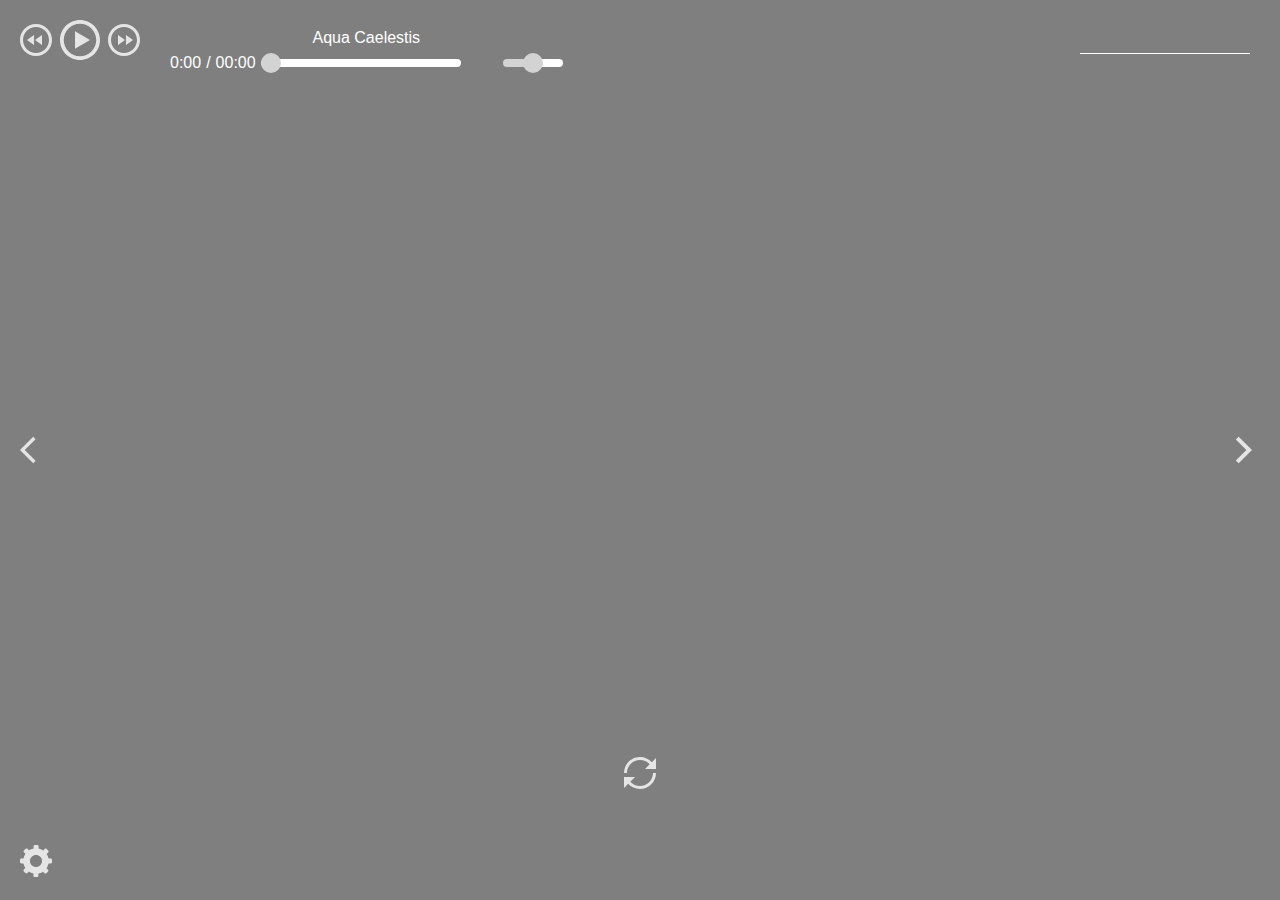
==== commit bda35f9a: "feat: add sass" ====
--- a/momentum/index.html
+++ b/momentum/index.html
@@ -78,8 +78,8 @@
               <label for="github"><input type="radio" name="background" id="github" value="github" checked>GitHub</label>
               <label for="flickr"><input type="radio" name="background" id="flickr" value="flickr">Flickr</label>
               <label for="unsplash"><input type="radio" name="background" id="unsplash" value="unsplash">Unsplash</label>
-              <label for="teg"><input type="radio" name="background" id="teg" value="teg">
-                <input type="text" placeholder=""></label>
+              <label for="tags"><input type="radio" name="background" id="tags" value="tags">
+                <input type="text" placeholder="" id="tag-text"></label>
             </div>
             <li class="elements setting-item"></li>
             <div class="elements-list setting-list setting-hide">
@@ -125,10 +125,16 @@
                 </div>
                 <span id="elements-audio"></span>
               </label>
+              <label>
+                <div>
+                  <input type="checkbox" value="todo">
+                  <span class="slider round"></span>
+                </div>
+                <span id="elements-todo"></span>
+              </label>
             </div>
           </ul>
-        </div>
-               
+        </div>               
       </div>      
     </div>
     <div class="quotes">
@@ -137,7 +143,23 @@
         <div class="quote"></div>
         <div class="author"></div>
       </div>
-    </div>    
+    </div>  
+    <div class="todo">     
+      <div class="todo-container">
+         <button class="footer-icons todo-icons"></button>
+         <div class="todo-container-background hide">
+           <div class="todo-content">
+           <h3></h3>
+           <input type="text" placeholder="" id="new-todo">
+           <button class="save"></button>
+           <ul class="todo-list">
+           </ul>
+           <button class="clear"></button>
+          </div>
+         </div>
+         
+      </div>
+    </div>
   </footer>
   <script type="module" src="./js/main.js"></script>
 </body>
--- a/momentum/css/style.css
+++ b/momentum/css/style.css
@@ -1,597 +1,5 @@
-@font-face {
-  font-family: 'Arial-MT';
-  src: url("../assets/fonts/Arial-MT.woff");
- }
-
-* {
-  box-sizing: border-box;
-  margin: 0;
-  padding: 0;
-}
-
-body {
-  min-width: 480px;
-  min-height: 100vh;
-  font-family: 'Arial', sans-serif;
-  font-size: 16px;
-  color: #fff;
-  text-align: center;
-  background: rgba(0, 0, 0, 0.5);
-  background-position: center;
-  background-size: cover;
-  background-blend-mode: multiply;
-  transition: background-image 1s ease-in-out;
-}
-
-.hide {
-  visibility: hidden;
-  opacity: 0;  
-  transition: all 0.5s ease-in;
-}
-
-.show {
-  visibility: visible;
-  opacity: 1;  
-  transition: all 0.5s ease-in;
-}
-
-.header {
-  display: flex;
-  justify-content: space-between;
-  align-items: flex-start;
-  width: 100%;
-  height: 30vh;
-  min-height: 220px;  
-  padding: 20px;
-}
-
-.player-controls-and-seek {
-  display: flex;
-  align-items: center;
-  gap: 30px;
-}
-
-.player-controls {
-  display: flex;
-  align-items: center;
-  justify-content: space-between;
-  width: 120px;
-  margin-bottom: 28px;
-}
-
-.play-list {
-  text-align: left;
-}
-
-.play-item {
-  position: relative;
-  padding: 5px;
-  padding-left: 20px;
-  list-style: none;
-  opacity: .8;
-  cursor: pointer;
-  transition: .3s;
-}
-
-.play-item:hover {
-  opacity: 1;
-}
-
-.play-item::before {
-  content: "\2713";  
-  position: absolute;
-  left: 0;
-  top: 2px;
-  font-weight: 900;
-}
-
-.item-active::before {
-  color: #C5B358;
-}
-
-.player-icon,
-.slider-icon,
-.change-quote,
-.volume-icons,
-.footer-icons {
-  width: 32px;
-  height: 32px;
-  background-size: 32px 32px;
-  background-position: center center;
-  background-repeat: no-repeat;
-  background-color: transparent;
-  border: 0;
-  outline: 0;
-  opacity: .8;
-  cursor: pointer;
-  transition: .3s;  
-}
-
-.player-icon.small {
- width: 15px;
-  height: 15px;
-  background-size: 15px;
-  margin-right: 10px ;
-}
-
-.player-icon:hover,
-.slider-icon:hover,
-.change-quote:hover,
-.volume-icons:hover,
-.footer-icons:hover {
-  opacity: 1;
-}
-
-.player-icon:active,
-.slider-icon:active,
-.change-quote:active,
-.volume-icons:active,
-.footer-icons:active {
-  border: 0;
-  outline: 0;  
-  transform: scale(1.1);
-}
-
-.play {
-  width: 40px;
-  height: 40px;
-  background-size: 40px 40px;
-  background-image: url("../assets/svg/play.svg");
-}
-
-.pause {
-  background-image: url("../assets/svg/pause.svg");
-}
-
-.play-prev {
-  background-image: url("../assets/svg/play-prev.svg");
-}
-
-.play-next {
-  background-image: url("../assets/svg/play-next.svg");
-}
-
-.volume-icons {
-  background-image: url("../assets/svg/volume.svg");
-  filter: brightness(0) saturate(100%) invert(100%) sepia(0%) saturate(0%);
-}
-
-.volume-icons.mute {
-  background-image: url("../assets/svg/mute.svg");
-  filter: brightness(0) saturate(100%) invert(100%) sepia(0%) saturate(0%);
-}
-
-.player-seek {
-  display: flex;
-  align-items: center;
-  gap: 5px;
-  opacity: 1;
-  transition: all 1s;
-}
-
-.player-title {
-  transition: all 1s;
-}
-
-
-#seek-audio,
-#seek-volume {
-  -webkit-appearance: none;
-  height: 8px;
-  border-radius: 4px;
-}
-
-#seek-audio {
-  width: 200px;
-}
-
-#seek-volume {
-  width: 60px;
-  background: linear-gradient(to right, #d3d3d3 0%, #d3d3d3 50%, #ffffff 50%, #ffffff 100%);
-}
-
-
-#seek-volume::-webkit-slider-thumb,
-#seek-audio::-webkit-slider-thumb {
-  -webkit-appearance: none;
-  height: 20px;
-  width: 20px;
-  background-color: #d3d3d3;
-  border-radius: 50%;
-}
-
-.weather {
-  display: flex;
-  flex-direction: column;
-  justify-content: space-between;
-  align-items: flex-start;
-  row-gap: 5px;
-  width: 180px;
-  min-height: 180px;  
-  text-align: left;
-}
-
-.weather-error {
-  margin-top: -10px;
-}
-
-.description-container {
-  display: flex;
-  flex-wrap: wrap;
-  justify-content: flex-start;
-  align-items: center;
-  column-gap: 12px;
-}
-
-.weather-icon {
-  font-size: 44px;
-}
-
-.city {
-  width: 170px;
-  height: 34px;
-  padding: 5px;
-  font-size: 20px;
-  line-height: 24px;
-  color: #fff;  
-  border: 0;
-  outline: 0;
-  border-bottom: 1px solid #fff;
-  background-color: transparent;
-}
-
-.city::placeholder {  
-  font-size: 20px;
-  color: #fff;
-  opacity: .6;
-}
-
-.main {
-  position: relative;
-  display: flex;
-  flex-direction: column;
-  justify-content: center;
-  align-items: center;
-  width: 100%;
-  height: 40vh;
-  min-height: 260px;  
-  padding: 20px;
-}
-
-.slider-icon {
-  position: absolute;
-  top: 50%;
-  margin-top: -16px;
-  cursor: pointer;
-}
-
-.slide-prev {
-  left: 20px;
-  background-image: url("../assets/svg/slider-prev.svg");
-}
-
-.slide-next {
-  right: 20px;
-  background-image: url("../assets/svg/slider-next.svg");
-}
-
-.time {
-  min-height: 124px;
-  margin-bottom: 10px;
-  font-family: 'Arial-MT';
-  font-size: 100px;
-  letter-spacing: -4px;  
-}
-
-.date {
-  min-height: 28px;
-  font-size: 24px;
-  margin-bottom: 20px;
-  text-transform: capitalize; 
-}
-
-.greeting-container {
-  display: flex;
-  flex-wrap: wrap;
-  justify-content: stretch;
-  align-items: center;
-  min-height: 48px;
-  width: 100%;
-  font-size: 40px;
-}
-
-.greeting {
-  flex: 1;  
-  padding: 10px;
-  text-align: right;
-}
-
-.name {
-  flex: 1;
-  max-width: 50%;
-  padding: 10px;
-  font-size: 40px;
-  text-align: left;
-  color: #fff;
-  background-color: transparent;
-  border: 0;
-  outline: 0;
-}
-
-.name::placeholder {
-  color: #fff;
-  opacity: .6;
-}
-
-.footer {
-  position: relative;
-  display: flex;
-  flex-direction: column;
-  justify-content: flex-end;
-  align-items: center;
-  width: 100%;
-  height: 29vh;
-  min-height: 160px;  
-  padding: 20px;
-}
-
-.setting {
-  position: absolute;
-  bottom: 10px;
-  left: 20px;
-}
-
-.setting-icons {
-  background-image: url("../assets/svg/setting.svg"); 
-  filter: invert();
-  opacity: 0.6;
-}
-
-.setting-container {
-  position: relative;
-  display: inline-block;
-}
-
-.setting-content {
-  padding-top: 30px;
-  opacity: 0;
-  position: absolute;
-  left: 0;
-  bottom: 50px;
-  background-color: rgba(0, 0, 0, 0.9);
-  border-radius: 10px;
-  width: 50vw;
-  height: 350px;
-  z-index: 1;
-  list-style: none;
-  transition: all 1s;
-  font-size: 24px;
-}
-
-li{
-  width: 25vw;
-  cursor: pointer;
-}
-
-.setting-select-item {
-  background-color:#303030
-}
-
-.setting-content li {
-  color: #ffffff;
-  padding: 12px 20px;
-  opacity: 1;
-  text-align: left;
-}
-.setting-content input {
-  margin-right: 10px;
-}
-.language_list_item,
-.background-list label,
-.elements-list label{
-  display: block;
-  text-align: left;
-  margin-left: -1px; 
-  padding: 12px 20px;
-}
-
-.language_list_item:hover,
-.background-list label:hover,
-.elements-list label:hover {
-  background-color:#303030;
-  cursor: pointer;
-}
-
-.setting-container-background {
-  display: none;
-  position: absolute;
-  bottom:0;
-  left: 0;
-  width: 90vw;
-  height: 90vh;
-  opacity: 1;
-
-}
-
-.language_list,
-.background-list,
-.elements-list {
-  padding-top: 30px;
-  box-sizing: border-box;
-  width: 25vw;
-  position: absolute;
-  left: 25vw;
-  top:0;
-}
-
-.setting-hide {
-  display: none;
-}
-
-.background-list input[type="text"]{
-  width: 15vw;
-}
-.elements-list label div {
-  position: relative;
-  display: inline-block;
-  width: 40px;
-  height: 20px;
-}
-.elements-list input {
-  display:none;
-}
-
-.slider {
-  position: absolute;
-  cursor: pointer;
-  top: 0;
-  left: 0;
-  right: 0;
-  bottom: 0;
-  background-color: #ccc;
-  -webkit-transition: .4s;
-  transition: .4s;
-}
-
-.slider:before {
-  position: absolute;
-  content: "";
-  height: 20px;
-  width: 20px;
-  left: 0;
-  bottom: 0;
-  background-color: white;
-  -webkit-transition: .4s;
-  transition: .4s;
-}
-
-input:checked + .slider {
-  background-color: #2196F3;
-}
-
-input:focus + .slider {
-  box-shadow: 0 0 1px #2196F3;
-}
-
-input:checked + .slider:before {
-  -webkit-transform: translateX(20px);
-  -ms-transform: translateX(20px);
-  transform: translateX(20x);
-}
-
-/* Rounded sliders */
-.slider.round {
-  border-radius: 34px;
-}
-
-.slider.round:before {
-  border-radius: 50%;
-}
-
-.change-quote {
-  margin-bottom: 30px;
-  background-image: url("../assets/svg/reload.svg");  
-}
-
-.quote {
-  min-height: 32px;
-}
-
-.author {
-  min-height: 20px;
-}
-
-@media (max-width: 768px) {
-  .player-controls-and-seek {
-    margin-right: 5px;
-    gap: 1vw;
-  }
-
-  .player-seek span {
-    font-size: 8px;
-  }
-
-  .title-song {
-    font-size: 12px;
-  }
-
-  .volume-icons {
-    width: 4vw;
-    height: 4vw;
-    background-size: 4vw;
-  }
-
-  #seek-audio {
-    width: 22vw;
-    height: 5px;
-  }
-
-  #seek-volume {
-    width: 7vw;
-    height: 5px;
-  }
-
-  #seek-volume::-webkit-slider-thumb,
-  #seek-audio::-webkit-slider-thumb {
-    width: 10px;
-    height: 10px;
-  }
-
-  main {
-    width: 100%;
-  }
-
-  .time {
-    min-height: 80px;
-    font-size: 72px;    
-  }
-
-  .greeting-container {
-    min-height: 40px;
-    font-size: 32px;
-  }
-
-  .greeting {
-    padding: 5px;
-  }
-
-  .name {
-    font-size: 32px;
-    padding: 5px;
-  }
-}
-
-@media (max-width: 650px)  {
-  .player-controls {
-    width: 17vw;
-  }
-  .player-controls button {
-    width: 25px;
-    height: 25px;
-    background-size: 25px;
-  }
-
-  .player-controls .play {
-    width: 30px;
-    height: 30px;
-    background-size: 30px;
-  }
-
-  #seek-audio {
-    width: 13vw;
-  }
-}
-
-@media (max-width: 500px){
-  .player-controls button {
-    width: 15px;
-    height: 15px;
-    background-size: 15px;
-  }
-
-  .player-controls .play {
-    width: 23px;
-    height: 23px;
-    background-size: 23px;
-  }
-}+@import url(./general.css);
+@import url(./header.css);
+@import url(./main.css);
+@import url(./footer.css);
+@import url(./media.css);